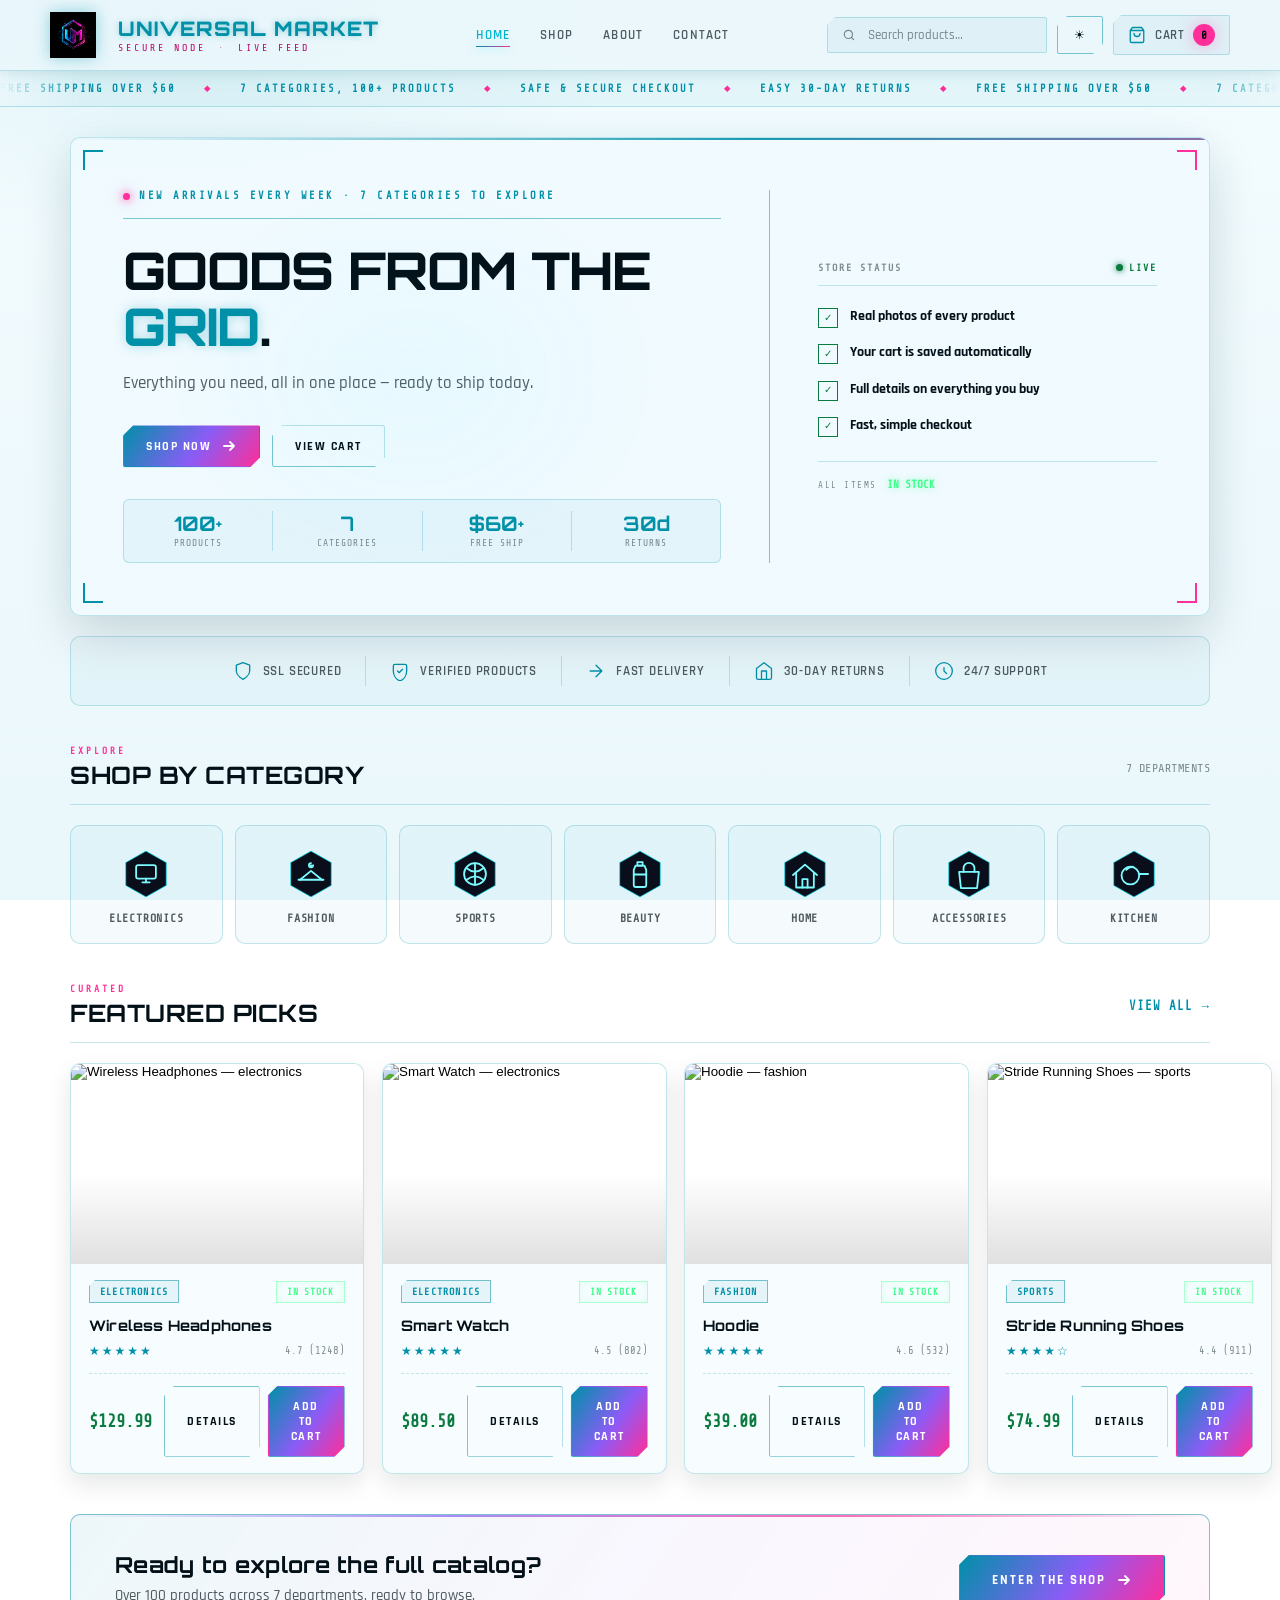
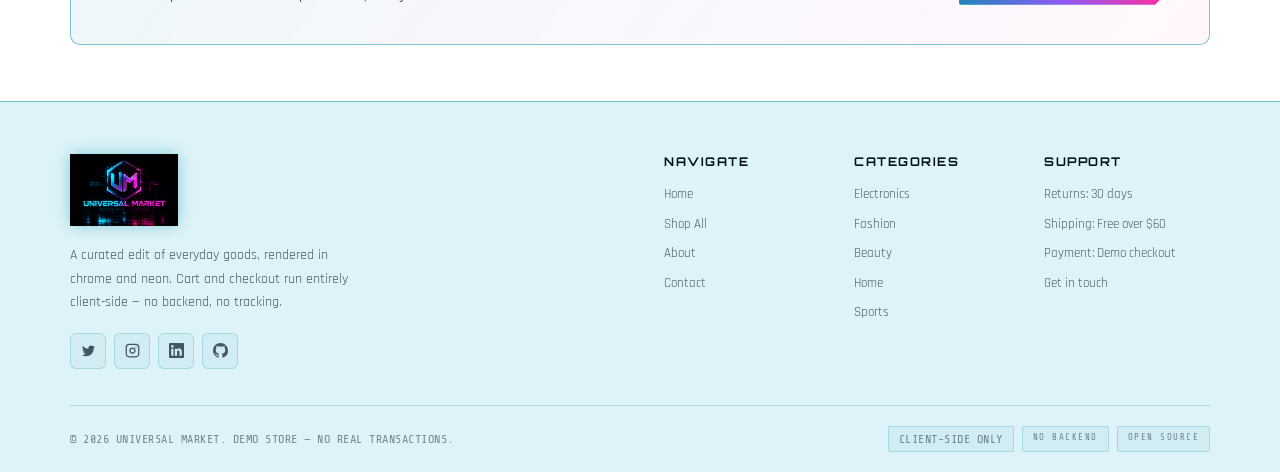
==== index.html @ e4963e16 "Initial commit" ====
<!doctype html>
<html lang="en">
<head>
  <meta charset="utf-8" />
  <meta name="viewport" content="width=device-width, initial-scale=1" />
  <title>Universal Market — The Grid Store</title>
  <meta name="description" content="A curated drop of electronics, fashion, beauty, home, kitchen, and accessories — scanned, tagged, and ready to ship." />
  <link rel="preconnect" href="https://fonts.googleapis.com" />
  <link rel="preconnect" href="https://fonts.gstatic.com" crossorigin />
  <link href="https://fonts.googleapis.com/css2?family=Orbitron:wght@500;700;800&family=Rajdhani:wght@400;500;600;700&family=Share+Tech+Mono&display=swap" rel="stylesheet" />
  <link rel="stylesheet" href="assets/styles.css" />
</head>
<body>
  <div class="um-shell">

    <div id="um-page-nav"></div>

    <!-- ── Marquee ticker ── -->
    <div class="um-ticker" aria-hidden="true">
      <div class="um-ticker-track">
        <span>FREE SHIPPING OVER $60</span>
        <span class="um-ticker-dot">◆</span>
        <span>7 CATEGORIES, 100+ PRODUCTS</span>
        <span class="um-ticker-dot">◆</span>
        <span>SAFE &amp; SECURE CHECKOUT</span>
        <span class="um-ticker-dot">◆</span>
        <span>EASY 30-DAY RETURNS</span>
        <span class="um-ticker-dot">◆</span>
        <span>FREE SHIPPING OVER $60</span>
        <span class="um-ticker-dot">◆</span>
        <span>7 CATEGORIES, 100+ PRODUCTS</span>
        <span class="um-ticker-dot">◆</span>
        <span>SAFE &amp; SECURE CHECKOUT</span>
        <span class="um-ticker-dot">◆</span>
        <span>EASY 30-DAY RETURNS</span>
        <span class="um-ticker-dot">◆</span>
      </div>
    </div>

    <main class="um-main" id="um-page-root" data-page="home">
      <div class="um-container">

        <!-- ── Hero ── -->
        <section class="um-hero" aria-label="Hero">
          <!-- Decorative corner brackets -->
          <div class="um-hero-corner um-hero-corner--tl"></div>
          <div class="um-hero-corner um-hero-corner--tr"></div>
          <div class="um-hero-corner um-hero-corner--bl"></div>
          <div class="um-hero-corner um-hero-corner--br"></div>

          <div class="um-hero-inner">
            <div class="um-hero-left">
              <span class="um-eyebrow"><i></i> New arrivals every week · 7 categories to explore</span>
              <h1>Goods from the <em>grid</em>.</h1>
              <p>Everything you need, all in one place — ready to ship today.</p>
              <div class="um-hero-cta">
                <a class="um-btn um-btn-primary" href="shop.html">
                  <span>Shop Now</span>
                  <svg width="16" height="16" viewBox="0 0 16 16" fill="none"><path d="M3 8h10M9 4l4 4-4 4" stroke="currentColor" stroke-width="1.8" stroke-linecap="round" stroke-linejoin="round"/></svg>
                </a>
                <a class="um-btn um-btn-ghost" href="cart.html">View cart</a>
              </div>

              <!-- Inline stats row -->
              <div class="um-hero-stats">
                <div class="um-hstat">
                  <span class="um-hstat-val">100<span class="um-hstat-plus">+</span></span>
                  <span class="um-hstat-lbl">Products</span>
                </div>
                <div class="um-hstat-divider"></div>
                <div class="um-hstat">
                  <span class="um-hstat-val">7</span>
                  <span class="um-hstat-lbl">Categories</span>
                </div>
                <div class="um-hstat-divider"></div>
                <div class="um-hstat">
                  <span class="um-hstat-val">$60<span class="um-hstat-plus">+</span></span>
                  <span class="um-hstat-lbl">Free ship</span>
                </div>
                <div class="um-hstat-divider"></div>
                <div class="um-hstat">
                  <span class="um-hstat-val">30d</span>
                  <span class="um-hstat-lbl">Returns</span>
                </div>
              </div>
            </div>

            <aside class="um-hero-right">
              <!-- HUD panel -->
              <div class="um-hud-panel">
                <div class="um-hud-header">
                  <span class="um-hud-title">STORE STATUS</span>
                  <span class="um-hud-live"><i></i> LIVE</span>
                </div>
                <ul class="um-hero-featurelist">
                  <li>
                    <span class="um-check">✓</span>
                    <div>
                      <strong>Real photos of every product</strong>
                    </div>
                  </li>
                  <li>
                    <span class="um-check">✓</span>
                    <div>
                      <strong>Your cart is saved automatically</strong>
                    </div>
                  </li>
                  <li>
                    <span class="um-check">✓</span>
                    <div>
                      <strong>Full details on everything you buy</strong>
                    </div>
                  </li>
                  <li>
                    <span class="um-check">✓</span>
                    <div>
                      <strong>Fast, simple checkout</strong>
                    </div>
                  </li>
                </ul>

                <div class="um-hud-footer">
                  <div class="um-hud-bar">
                    <span class="um-hud-bar-label">ALL ITEMS</span>
                    <span class="um-hud-bar-pct" style="color:var(--good);text-shadow:0 0 6px rgba(57,255,136,.5)">IN STOCK</span>
                  </div>
                </div>
              </div>
            </aside>
          </div>
        </section>

        <!-- ── Trust strip ── -->
        <div class="um-trust-strip">
          <div class="um-trust-item">
            <svg class="um-trust-ico" viewBox="0 0 24 24" fill="none"><path d="M12 22s8-4 8-10V5l-8-3-8 3v7c0 6 8 10 8 10z" stroke="currentColor" stroke-width="1.6" stroke-linejoin="round"/></svg>
            <span>SSL Secured</span>
          </div>
          <div class="um-trust-sep"></div>
          <div class="um-trust-item">
            <svg class="um-trust-ico" viewBox="0 0 24 24" fill="none"><path d="M20 12V6a2 2 0 0 0-2-2H6a2 2 0 0 0-2 2v6c0 5.52 3.47 10.38 8 12 4.53-1.62 8-6.48 8-12z" stroke="currentColor" stroke-width="1.6"/><path d="M9 12l2 2 4-4" stroke="currentColor" stroke-width="1.6" stroke-linecap="round" stroke-linejoin="round"/></svg>
            <span>Verified Products</span>
          </div>
          <div class="um-trust-sep"></div>
          <div class="um-trust-item">
            <svg class="um-trust-ico" viewBox="0 0 24 24" fill="none"><path d="M5 12h14M12 5l7 7-7 7" stroke="currentColor" stroke-width="1.6" stroke-linecap="round" stroke-linejoin="round"/></svg>
            <span>Fast Delivery</span>
          </div>
          <div class="um-trust-sep"></div>
          <div class="um-trust-item">
            <svg class="um-trust-ico" viewBox="0 0 24 24" fill="none"><path d="M3 9l9-7 9 7v11a2 2 0 0 1-2 2H5a2 2 0 0 1-2-2z" stroke="currentColor" stroke-width="1.6" stroke-linejoin="round"/><polyline points="9 22 9 12 15 12 15 22" stroke="currentColor" stroke-width="1.6" stroke-linejoin="round"/></svg>
            <span>30-Day Returns</span>
          </div>
          <div class="um-trust-sep"></div>
          <div class="um-trust-item">
            <svg class="um-trust-ico" viewBox="0 0 24 24" fill="none"><circle cx="12" cy="12" r="10" stroke="currentColor" stroke-width="1.6"/><path d="M12 8v4l3 3" stroke="currentColor" stroke-width="1.6" stroke-linecap="round"/></svg>
            <span>24/7 Support</span>
          </div>
        </div>

        <!-- ── Shop by category ── -->
        <div class="um-section-title">
          <div class="um-section-title-left">
            <span class="um-section-tag">EXPLORE</span>
            <h2>Shop by category</h2>
          </div>
          <span class="um-subtle">7 departments</span>
        </div>

        <section class="um-catrow" id="um-cat-row"></section>

        <!-- ── Featured picks ── -->
        <div class="um-section-title">
          <div class="um-section-title-left">
            <span class="um-section-tag">CURATED</span>
            <h2>Featured picks</h2>
          </div>
          <a class="um-view-all" href="shop.html">View all →</a>
        </div>

        <section class="um-grid-4" id="um-hero-grid"></section>

        <!-- ── Bottom CTA band ── -->
        <div class="um-cta-band">
          <div class="um-cta-band-inner">
            <div>
              <h3>Ready to explore the full catalog?</h3>
              <p>Over 100 products across 7 departments, ready to browse.</p>
            </div>
            <a class="um-btn um-btn-primary um-btn-lg" href="shop.html">
              <span>Enter the shop</span>
              <svg width="16" height="16" viewBox="0 0 16 16" fill="none"><path d="M3 8h10M9 4l4 4-4 4" stroke="currentColor" stroke-width="1.8" stroke-linecap="round" stroke-linejoin="round"/></svg>
            </a>
          </div>
        </div>

      </div>
    </main>

    <div id="um-page-footer"></div>
  </div>

  <div id="um-toast" class="um-toast" role="status" aria-live="polite"></div>

  <script src="https://cdnjs.cloudflare.com/ajax/libs/three.js/r128/three.min.js"></script>
  <script src="assets/cyber-bg.js"></script>
  <script src="assets/data.js"></script>
  <script src="assets/partials.js"></script>
  <script src="assets/app.js"></script>
</body>
</html>
---- assets/styles.css ----
/* ============================================================
   Universal Market — "Grid Runner" theme
   Cyber e-commerce: deep-space dark, cyan/magenta neon,
   HUD-style cards, glitch type, scanlines, 3D WebGL backdrop.
   ============================================================ */

:root{
  --bg:#05060B;
  --bg2:#0A0D1A;
  --bg3:#10142A;
  --panel: rgba(0,240,255,.04);
  --panel2: rgba(0,240,255,.08);
  --text:#E7FBFF;
  --muted: rgba(231,251,255,.66);
  --muted2: rgba(231,251,255,.44);

  --cyan:#00F0FF;
  --cyan-bright:#7CFBFF;
  --magenta:#FF2E9A;
  --purple:#8B5CF6;
  --good:#39FF88;
  --bad:#FF4D6D;

  --stroke: rgba(0,240,255,.16);
  --stroke-bright: rgba(0,240,255,.5);
  --shadow: 0 24px 60px rgba(0,0,0,.65);
  --shadow2: 0 10px 28px rgba(0,0,0,.55);
  --glow-cyan: 0 0 18px rgba(0,240,255,.4);
  --glow-magenta: 0 0 18px rgba(255,46,154,.35);
  --radius: 10px;
  --radius2: 6px;
  --max: 1180px;

  --font-display:'Orbitron', 'Rajdhani', sans-serif;
  --font-body:'Rajdhani', ui-sans-serif, system-ui, -apple-system, Segoe UI, Roboto, sans-serif;
  --font-mono:'Share Tech Mono', ui-monospace, SFMono-Regular, Menlo, monospace;
}

*{box-sizing:border-box}
html,body{height:100%}
body{
  margin:0;
  font-family: var(--font-body);
  font-weight:500;
  background: transparent;
  color:var(--text);
  -webkit-font-smoothing:antialiased;
  position:relative;
}

/* Fixed cinematic backdrop */
body::before{
  content:'';
  position:fixed; inset:0; z-index:-1; pointer-events:none;
  background:
    radial-gradient(900px 480px at 12% -6%, rgba(0,240,255,.10), transparent 60%),
    radial-gradient(820px 460px at 100% 6%, rgba(255,46,154,.08), transparent 55%),
    linear-gradient(180deg, #03040A 0%, #05060B 55%, #07091A 100%);
}
body::after{
  content:'';
  position:fixed; inset:0; z-index:60; pointer-events:none;
  background: repeating-linear-gradient(180deg, rgba(0,240,255,.025) 0px, rgba(0,240,255,.025) 1px, transparent 1px, transparent 3px);
  mix-blend-mode: overlay;
  opacity:.5;
}

#um-cyberbg{position:fixed; inset:0; z-index:-2; display:block; width:100%; height:100%}

a{color:inherit; text-decoration:none}
img{max-width:100%; display:block}
h1,h2,h3{font-family:var(--font-display); font-weight:700; text-transform:uppercase; letter-spacing:.5px}

::selection{background: var(--cyan); color:#03040A}

::-webkit-scrollbar{width:11px; height:11px}
::-webkit-scrollbar-track{background:var(--bg)}
::-webkit-scrollbar-thumb{background: var(--purple); border-radius:8px; border:2px solid var(--bg)}
::-webkit-scrollbar-thumb:hover{background: var(--cyan)}

a:focus-visible, button:focus-visible, input:focus-visible, select:focus-visible, textarea:focus-visible{
  outline: 2px solid var(--cyan);
  outline-offset: 2px;
}

@media (prefers-reduced-motion: reduce){
  *{animation-duration:.001ms !important; animation-iteration-count:1 !important; transition-duration:.001ms !important;}
}

/* Layout */
.um-shell{min-height:100vh; display:flex; flex-direction:column; position:relative; z-index:1}
.um-container{width:100%; max-width:var(--max); margin:0 auto; padding:0 20px}

/* Theme toggle: "Daylight terminal" variant */
:root{color-scheme: dark;}

:root[data-theme="light"]{
  --bg:#EAF7FB;
  --bg2:#F7FDFF;
  --bg3:#FFFFFF;
  --panel: rgba(0,140,160,.05);
  --panel2: rgba(0,140,160,.08);
  --text:#031018;
  --muted: rgba(3,16,24,.68);
  --muted2: rgba(3,16,24,.48);
  --cyan:#0090A8;
  --cyan-bright:#00B6CF;
  --stroke: rgba(0,144,168,.22);
  --stroke-bright: rgba(0,144,168,.5);
  --shadow: 0 20px 50px rgba(3,16,24,.14);
  --shadow2: 0 10px 24px rgba(3,16,24,.10);
  color-scheme: light;
}
:root[data-theme="light"] body::before{
  background:
    radial-gradient(900px 480px at 12% -6%, rgba(0,144,168,.10), transparent 60%),
    linear-gradient(180deg, #F4FCFF 0%, #EAF7FB 100%);
}
:root[data-theme="light"] body::after{ opacity:.18 }
:root[data-theme="light"] #um-cyberbg{opacity:.35}

:root[data-theme="light"] .um-nav,
:root[data-theme="light"] .um-hero,
:root[data-theme="light"] .um-card,
:root[data-theme="light"] .um-product-media,
:root[data-theme="light"] .um-product-info,
:root[data-theme="light"] .um-cardPanel,
:root[data-theme="light"] .um-totalBox{
  background: var(--bg2);
  border-color: var(--stroke);
}

/* ── Light mode: component-level fixes ── */

/* Footer: override the hardcoded dark background */
:root[data-theme="light"] .um-footer{
  background: rgba(220,242,248,.92);
  border-top-color: var(--stroke-bright);
}
:root[data-theme="light"] .um-footer-top{
  border-bottom-color: var(--stroke);
}
:root[data-theme="light"] .um-footer-bottom span:first-child{
  color: var(--muted2);
}
:root[data-theme="light"] .um-footer-badge{
  background: rgba(0,144,168,.06);
  border-color: var(--stroke);
  color: var(--muted2);
}
:root[data-theme="light"] .um-social-btn{
  background: rgba(0,144,168,.06);
  border-color: var(--stroke);
  color: var(--muted);
}
:root[data-theme="light"] .um-social-btn:hover{
  background: rgba(0,144,168,.12);
  border-color: var(--stroke-bright);
  color: var(--cyan);
  box-shadow: 0 0 12px rgba(0,144,168,.25);
}
:root[data-theme="light"] .um-footer-col a:hover{
  color: var(--cyan);
  text-shadow: none;
}

/* Hero panel */
:root[data-theme="light"] .um-hero{
  background: rgba(240,251,255,.80);
}
:root[data-theme="light"] .um-hero h1{
  text-shadow: none;
}
:root[data-theme="light"] .um-hero h1 em{
  color: var(--cyan);
  text-shadow: 0 0 12px rgba(0,144,168,.3);
}
:root[data-theme="light"] .um-eyebrow{
  color: var(--cyan);
  text-shadow: none;
  border-bottom-color: var(--stroke-bright);
}
:root[data-theme="light"] .um-hud-live{
  text-shadow: none;
}
:root[data-theme="light"] .um-hud-bar-pct{
  text-shadow: none;
}

/* Stats row */
:root[data-theme="light"] .um-hero-stats{
  background: rgba(0,144,168,.05);
  border-color: var(--stroke);
}
:root[data-theme="light"] .um-hstat-val{
  text-shadow: none;
  color: var(--cyan);
}

/* Cards */
:root[data-theme="light"] .um-card-img::after{
  background: linear-gradient(180deg, transparent 55%, rgba(0,0,0,.12));
}
:root[data-theme="light"] .um-card:hover .um-card-title{
  color: var(--cyan);
  text-shadow: none;
}
:root[data-theme="light"] .um-pill{
  background: rgba(0,144,168,.08);
  color: var(--cyan);
  border-color: var(--stroke-bright);
}
:root[data-theme="light"] .um-stars{
  color: var(--cyan);
  text-shadow: none;
}
:root[data-theme="light"] .um-price{
  text-shadow: none;
  color: #0a7a3e;
}
:root[data-theme="light"] .um-priceBig{
  color: #0a7a3e;
  text-shadow: none;
}
:root[data-theme="light"] .um-cartPrice{
  color: #0a7a3e;
  text-shadow: none;
}
:root[data-theme="light"] .um-checkRight{
  color: #0a7a3e;
  text-shadow: none;
}
:root[data-theme="light"] .um-check{
  border-color: #0a7a3e;
  color: #0a7a3e;
  box-shadow: none;
}
:root[data-theme="light"] .um-hud-live{
  color: #0a7a3e;
}
:root[data-theme="light"] .um-hud-live i{
  background: #0a7a3e;
  box-shadow: 0 0 6px #0a7a3e;
}

/* Trust strip */
:root[data-theme="light"] .um-trust-strip{
  background: rgba(0,144,168,.04);
  border-color: var(--stroke);
}
:root[data-theme="light"] .um-trust-ico{
  filter: none;
  color: var(--cyan);
}
:root[data-theme="light"] .um-trust-item:hover{ color: var(--cyan); }

/* Category items */
:root[data-theme="light"] .um-catitem{
  background: rgba(0,144,168,.04);
}
:root[data-theme="light"] .um-catitem:hover{
  background: rgba(0,144,168,.10);
  box-shadow: 0 4px 20px rgba(0,144,168,.18);
}
:root[data-theme="light"] .um-catitem img{
  filter: none;
}
:root[data-theme="light"] .um-catitem:hover span{
  color: var(--cyan);
  text-shadow: none;
}

/* CTA band */
:root[data-theme="light"] .um-cta-band{
  background: linear-gradient(125deg, rgba(0,144,168,.07), rgba(139,92,246,.05), rgba(255,46,154,.04));
}

/* Ticker */
:root[data-theme="light"] .um-ticker-track{
  text-shadow: none;
  color: var(--cyan);
}
:root[data-theme="light"] .um-ticker-dot{
  text-shadow: none;
}
:root[data-theme="light"] .um-ticker::before{
  background: linear-gradient(90deg, var(--bg), transparent);
}
:root[data-theme="light"] .um-ticker::after{
  background: linear-gradient(-90deg, var(--bg), transparent);
}

/* Section tags */
:root[data-theme="light"] .um-section-tag{
  text-shadow: none;
}

/* Buttons */
:root[data-theme="light"] .um-btn{
  border-color: var(--stroke-bright);
  background: rgba(0,144,168,.05);
}
:root[data-theme="light"] .um-btn:hover{
  border-color: var(--cyan);
  box-shadow: 0 0 14px rgba(0,144,168,.3);
  text-shadow: none;
  background: rgba(0,144,168,.10);
}
:root[data-theme="light"] .um-btn-primary{
  background: linear-gradient(125deg, var(--cyan) 0%, var(--purple) 55%, var(--magenta) 100%);
  color: #fff;
  text-shadow: none;
  border-color: transparent;
  box-shadow: 0 6px 22px rgba(0,144,168,.3);
}
:root[data-theme="light"] .um-btn-primary:hover{
  filter: brightness(1.08);
  box-shadow: 0 10px 28px rgba(0,144,168,.45);
}
:root[data-theme="light"] .um-btn-ghost{
  background: transparent;
}
:root[data-theme="light"] .um-btn-ghost:hover{
  background: rgba(0,144,168,.08);
}

/* Nav */
:root[data-theme="light"] .um-nav{
  box-shadow: 0 1px 20px rgba(0,144,168,.1), 0 2px 12px rgba(0,0,0,.06);
}
:root[data-theme="light"] .um-cart{
  background: rgba(0,144,168,.05);
}
:root[data-theme="light"] .um-cart:hover{
  background: rgba(0,144,168,.12);
  box-shadow: 0 0 14px rgba(0,144,168,.22);
}
:root[data-theme="light"] .um-cart-ico{
  filter: none;
  color: var(--cyan);
}
:root[data-theme="light"] .um-search:focus-within{
  box-shadow: 0 0 12px rgba(0,144,168,.25);
}
:root[data-theme="light"] .um-chip:hover{
  box-shadow: 0 0 12px rgba(0,144,168,.2);
}
:root[data-theme="light"] .um-chip.active{
  color: #fff;
}

/* Form inputs */
:root[data-theme="light"] .um-checkoutForm input,
:root[data-theme="light"] .um-checkoutForm textarea,
:root[data-theme="light"] .um-checkoutForm select{
  background: rgba(255,255,255,.8);
  border-color: var(--stroke);
}
:root[data-theme="light"] .um-checkoutForm input:focus,
:root[data-theme="light"] .um-checkoutForm textarea:focus,
:root[data-theme="light"] .um-checkoutForm select:focus{
  border-color: var(--cyan);
  box-shadow: 0 0 10px rgba(0,144,168,.2);
}

/* Scrollbar */
:root[data-theme="light"] ::-webkit-scrollbar-track{ background: var(--bg2); }
:root[data-theme="light"] ::-webkit-scrollbar-thumb{ background: var(--cyan); border-color: var(--bg2); }

/* View-all link */
:root[data-theme="light"] .um-view-all{ color: var(--cyan); }
:root[data-theme="light"] .um-view-all:hover{ text-shadow: none; color: var(--cyan-bright); }

/* Toast */
:root[data-theme="light"] .um-toast{
  background: var(--bg3);
  border-color: var(--stroke-bright);
  box-shadow: var(--shadow), 0 0 14px rgba(0,144,168,.2);
}

/* Card panel & total box */
:root[data-theme="light"] .um-cardPanel,
:root[data-theme="light"] .um-totalBox{
  background: var(--bg2);
}

/* Product note dashed border */
:root[data-theme="light"] .um-product-note{
  border-color: var(--stroke-bright);
}

/* Empty state */
:root[data-theme="light"] .um-empty{
  border-color: var(--stroke-bright);
}

/* ============ Glitch type ============ */
.um-glitch{position:relative; display:inline-block}
.um-glitch::before, .um-glitch::after{
  content: attr(data-text);
  position:absolute; left:0; top:0; width:100%; height:100%;
  opacity:0;
}
.um-glitch::before{ color: var(--magenta); animation: glitchTop 7s infinite; }
.um-glitch::after{ color: var(--cyan); animation: glitchBot 7s infinite; }

@keyframes glitchTop{
  0%, 92%, 100%{ opacity:0; transform:translate(0,0); clip-path:inset(0 0 0 0)}
  93%{ opacity:.8; transform:translate(-3px,-1px); clip-path:inset(10% 0 60% 0)}
  94%{ opacity:.8; transform:translate(3px,1px); clip-path:inset(50% 0 10% 0)}
  95%{ opacity:0; }
}
@keyframes glitchBot{
  0%, 90%, 100%{ opacity:0; transform:translate(0,0); clip-path:inset(0 0 0 0)}
  91%{ opacity:.8; transform:translate(3px,1px); clip-path:inset(60% 0 5% 0)}
  92%{ opacity:.8; transform:translate(-3px,-1px); clip-path:inset(5% 0 70% 0)}
  93%{ opacity:0; }
}

/* ============ Marquee ticker ============ */
.um-ticker{
  background: linear-gradient(90deg, rgba(0,240,255,.06), rgba(255,46,154,.04), rgba(0,240,255,.06));
  border-bottom: 1px solid var(--stroke);
  overflow: hidden;
  height: 36px;
  display: flex;
  align-items: center;
  position: relative;
  z-index: 49;
}
.um-ticker::before, .um-ticker::after{
  content: '';
  position: absolute;
  top: 0; bottom: 0;
  width: 80px;
  z-index: 2;
  pointer-events: none;
}
.um-ticker::before{ left: 0; background: linear-gradient(90deg, var(--bg), transparent); }
.um-ticker::after{ right: 0; background: linear-gradient(-90deg, var(--bg), transparent); }
.um-ticker-track{
  display: flex;
  gap: 28px;
  white-space: nowrap;
  align-items: center;
  animation: marquee 28s linear infinite;
  font-size: 10.5px;
  font-family: var(--font-mono);
  font-weight: 600;
  letter-spacing: 2px;
  color: var(--cyan-bright);
  text-transform: uppercase;
  text-shadow: 0 0 8px rgba(0,240,255,.45);
}
.um-ticker-dot{
  color: var(--magenta);
  text-shadow: 0 0 8px rgba(255,46,154,.6);
  font-size: 8px;
}
@keyframes marquee{
  from{ transform: translateX(0); }
  to{ transform: translateX(-50%); }
}
:root[data-theme="light"] .um-ticker{
  background: rgba(0,144,168,.06);
}

/* ============ Top nav ============ */
.um-nav{
  position:sticky; top:0; z-index:50;
  background: rgba(5,6,11,.85);
  backdrop-filter: blur(14px) saturate(1.4);
  -webkit-backdrop-filter: blur(14px) saturate(1.4);
  border-bottom: 1px solid var(--stroke-bright);
  box-shadow: 0 1px 30px rgba(0,240,255,.1), 0 4px 24px rgba(0,0,0,.5);
}
:root[data-theme="light"] .um-nav{ background: rgba(234,247,251,.9); }

.um-nav-inner{display:flex; align-items:center; justify-content:space-between; gap:16px; padding:12px 0}

.um-brand{display:flex; align-items:center; gap:12px; min-width:max-content}
.um-logo{
  width:42px; height:42px;
  clip-path: polygon(50% 0%, 100% 25%, 100% 75%, 50% 100%, 0% 75%, 0% 25%);
  background: var(--bg3);
  box-shadow: inset 0 0 0 1.5px var(--cyan), 0 0 16px rgba(0,240,255,.5);
  display:flex; align-items:center; justify-content:center;
  transition: box-shadow .3s ease;
}
.um-logo:hover{
  box-shadow: inset 0 0 0 1.5px var(--cyan), 0 0 28px rgba(0,240,255,.75);
}
.um-logo span{
  font-family: var(--font-display); font-weight:700;
  letter-spacing:.5px; color:var(--cyan-bright); font-size:13px;
  text-shadow: 0 0 8px rgba(0,240,255,.8);
}
.um-brand-text{display:flex; flex-direction:column; line-height:1.1}
.um-brand-text b{font-family:var(--font-display); font-weight:700; font-size:16px; letter-spacing:.5px; text-transform:uppercase}
.um-brand-text small{
  color:var(--magenta); font-size:10px; font-family:var(--font-mono);
  text-transform:uppercase; letter-spacing:1.8px;
}

.um-nav-links{display:flex; align-items:center; gap:2px}
.um-nav-links .um-navlink{
  position:relative;
  padding:9px 14px;
  color:var(--muted);
  font-weight:600;
  font-size:12.5px;
  text-transform:uppercase;
  letter-spacing:1.2px;
  font-family: var(--font-body);
  transition: color .2s;
  border-radius: 4px;
}
.um-nav-links .um-navlink::after{
  content:'';
  position:absolute; left:14px; right:14px; bottom:5px;
  height:1.5px; background: linear-gradient(90deg, var(--cyan), var(--magenta));
  box-shadow: 0 0 8px rgba(0,240,255,.7);
  transform: scaleX(0); transform-origin:left;
  transition: transform .3s cubic-bezier(.4,0,.2,1);
}
.um-nav-links .um-navlink:hover{color:var(--text)}
.um-nav-links .um-navlink:hover::after{transform: scaleX(1)}
.um-nav-links .um-navlink--active{color:var(--cyan-bright)}
.um-nav-links .um-navlink--active::after{transform: scaleX(1)}

.um-nav-right{display:flex; align-items:center; gap:10px}

.um-search{
  display:flex; align-items:center; gap:10px;
  border:1px solid var(--stroke);
  background: var(--panel);
  border-radius:2px;
  padding:8px 14px;
  min-width: 220px;
  transition: border-color .2s, box-shadow .2s;
  clip-path: polygon(8px 0, 100% 0, 100% 100%, 0 100%, 0 8px);
}
.um-search:focus-within{border-color: var(--stroke-bright); box-shadow: var(--glow-cyan)}
.um-search svg{ color: var(--muted2); flex-shrink:0; }
.um-search input{
  width:100%; border:0; outline:0; background:transparent; color:var(--text);
  font-weight:500; font-size:13px; font-family:var(--font-body);
}
.um-search input::placeholder{color: var(--muted2)}

.um-cart{
  display:flex; align-items:center; gap:9px;
  border:1px solid var(--stroke);
  background: var(--panel);
  border-radius:2px;
  padding:8px 14px;
  transition: border-color .2s, box-shadow .2s;
  clip-path: polygon(8px 0, 100% 0, 100% 100%, 0 100%, 0 8px);
}
.um-cart:hover{border-color: var(--stroke-bright); box-shadow: var(--glow-cyan); background: rgba(0,240,255,.08); color: var(--cyan-bright);}
.um-cart-ico{color: var(--cyan-bright); filter:drop-shadow(0 0 5px rgba(0,240,255,.5)); transition: filter .2s;}
.um-cart:hover .um-cart-ico{ filter:drop-shadow(0 0 10px rgba(0,240,255,.85)); }
.um-cart .um-cart-label{font-weight:600; font-size:12.5px; color:var(--muted); font-family:var(--font-body); text-transform:uppercase; letter-spacing:.5px; transition:color .2s;}
.um-cart:hover .um-cart-label{color:var(--cyan-bright);}
.um-badge{
  min-width:22px; height:22px; border-radius:11px; padding:0 5px;
  display:flex; align-items:center; justify-content:center;
  background: var(--magenta);
  color:#05060B;
  font-weight:700; font-size:11px; font-family:var(--font-mono);
  box-shadow: var(--glow-magenta);
}
.um-btn-icon{
  width:38px; height:38px; padding:0;
  display:flex; align-items:center; justify-content:center;
  font-size:16px;
  clip-path: none;
  border-radius: 4px;
}

/* ============ Hero ============ */
.um-main{padding:30px 0 56px}

.um-hero{
  border:1px solid var(--stroke-bright);
  background: rgba(10,13,26,.6);
  backdrop-filter: blur(10px);
  border-radius: var(--radius);
  box-shadow: var(--shadow), 0 0 60px rgba(0,240,255,.05);
  overflow:hidden;
  position:relative;
  margin-bottom: 20px;
}
.um-hero::before{
  content:''; position:absolute; left:0; top:0; width:100%; height:2px;
  background: linear-gradient(90deg, transparent 0%, var(--cyan) 30%, var(--magenta) 70%, transparent 100%);
  opacity:.9;
}
/* Ambient glow pulse */
.um-hero::after{
  content:''; position:absolute; top:50%; left:30%;
  width:500px; height:400px;
  background: radial-gradient(ellipse, rgba(0,240,255,.04), transparent 70%);
  transform:translate(-50%,-50%);
  pointer-events:none;
  animation: heroPulse 4s ease-in-out infinite;
}
@keyframes heroPulse{
  0%, 100%{ opacity:.6; transform:translate(-50%,-50%) scale(1); }
  50%{ opacity:1; transform:translate(-50%,-50%) scale(1.1); }
}

/* Corner bracket decorations */
.um-hero-corner{
  position:absolute; width:20px; height:20px; pointer-events:none; z-index:2;
}
.um-hero-corner--tl{ top:12px; left:12px; border-top:2px solid var(--cyan); border-left:2px solid var(--cyan); }
.um-hero-corner--tr{ top:12px; right:12px; border-top:2px solid var(--magenta); border-right:2px solid var(--magenta); }
.um-hero-corner--bl{ bottom:12px; left:12px; border-bottom:2px solid var(--cyan); border-left:2px solid var(--cyan); }
.um-hero-corner--br{ bottom:12px; right:12px; border-bottom:2px solid var(--magenta); border-right:2px solid var(--magenta); }

.um-hero-inner{display:grid; grid-template-columns: 1.25fr .75fr; gap:0; padding:52px 52px 52px}
.um-hero-left{padding:0 48px 0 0; display:flex; flex-direction:column; justify-content:center;}
.um-eyebrow{
  display:inline-flex;
  gap:9px;
  align-items:center;
  padding:0 0 16px 0;
  border-bottom:1px solid var(--stroke-bright);
  color:var(--cyan-bright);
  font-weight:600;
  font-size:10.5px;
  font-family:var(--font-mono);
  text-transform:uppercase;
  letter-spacing:2.5px;
  text-shadow: 0 0 10px rgba(0,240,255,.55);
  animation: fadeUp .5s ease-out both;
  margin-bottom:4px;
}
.um-eyebrow i{
  width:7px; height:7px; border-radius:50%;
  background: var(--magenta);
  box-shadow: 0 0 10px var(--magenta), 0 0 20px rgba(255,46,154,.4);
  display:inline-block;
  animation: blink 1.6s ease-in-out infinite;
}
.um-hero h1{
  margin:20px 0 16px;
  font-family: var(--font-display);
  font-weight:800;
  font-size:52px;
  line-height:1.07;
  letter-spacing:-1px;
  color:var(--text);
  text-shadow: 0 0 40px rgba(0,240,255,.15);
  animation: fadeUp .55s ease-out .05s both;
}
.um-hero h1 em{
  font-style:normal; color: var(--cyan-bright);
  text-shadow: 0 0 24px rgba(0,240,255,.75), 0 0 60px rgba(0,240,255,.3);
}
.um-hero p{
  margin:0 0 28px;
  color:var(--muted);
  font-size:16.5px;
  line-height:1.65;
  max-width: 50ch;
  animation: fadeUp .55s ease-out .1s both;
}
.um-hero-cta{
  display:flex;
  gap:12px;
  flex-wrap:wrap;
  animation: fadeUp .55s ease-out .15s both;
  margin-bottom: 32px;
}

/* Inline stats row in hero */
.um-hero-stats{
  display:flex;
  align-items:center;
  gap:0;
  border:1px solid var(--stroke);
  border-radius: var(--radius2);
  background: var(--panel);
  overflow: hidden;
  animation: fadeUp .55s ease-out .2s both;
}
.um-hstat{
  flex:1;
  display:flex; flex-direction:column; align-items:center; justify-content:center;
  padding:14px 10px;
  text-align:center;
}
.um-hstat-val{
  font-family:var(--font-display);
  font-weight:700;
  font-size:20px;
  color:var(--cyan-bright);
  text-shadow:0 0 10px rgba(0,240,255,.5);
  line-height:1;
}
.um-hstat-plus{font-size:13px; vertical-align:top; margin-top:3px; display:inline-block}
.um-hstat-lbl{
  font-family:var(--font-mono);
  font-size:9.5px;
  color:var(--muted2);
  text-transform:uppercase;
  letter-spacing:1px;
  margin-top:4px;
}
.um-hstat-divider{
  width:1px; height:40px; background: var(--stroke); flex-shrink:0;
}

/* HUD right panel */
.um-hero-right{
  border-left: 1px solid var(--stroke-bright);
  padding-left:48px;
  display:flex; flex-direction:column; gap:0; justify-content:center;
}
.um-hud-panel{
  display:flex; flex-direction:column; gap:20px;
}
.um-hud-header{
  display:flex; align-items:center; justify-content:space-between;
  padding-bottom:12px;
  border-bottom:1px solid var(--stroke);
}
.um-hud-title{
  font-family:var(--font-mono); font-size:10px; font-weight:600;
  letter-spacing:2px; text-transform:uppercase; color:var(--muted2);
}
.um-hud-live{
  display:flex; align-items:center; gap:6px;
  font-family:var(--font-mono); font-size:10px; font-weight:600;
  letter-spacing:2px; text-transform:uppercase; color:var(--good);
  text-shadow: 0 0 8px rgba(57,255,136,.5);
}
.um-hud-live i{
  width:7px; height:7px; border-radius:50%;
  background:var(--good); box-shadow:0 0 8px var(--good);
  display:inline-block; animation:blink 1.4s ease-in-out infinite;
}

.um-hero-featurelist{margin:0; padding:0; list-style:none; display:flex; flex-direction:column; gap:14px}
.um-hero-featurelist li{display:flex; gap:12px; align-items:flex-start; color:var(--muted); font-weight:500; font-size:13.5px; line-height:1.5}
.um-hero-featurelist li strong{display:block; color:var(--text); font-size:13.5px; font-weight:700; margin-bottom:2px}
.um-hero-featurelist li small{font-size:11.5px; font-family:var(--font-mono); color:var(--muted2); text-transform:uppercase; letter-spacing:.5px}
.um-check{
  width:20px; height:20px; flex-shrink:0; margin-top:2px;
  background: transparent;
  border: 1.5px solid var(--good);
  display:flex; align-items:center; justify-content:center;
  color: var(--good);
  font-weight:700;
  font-size:10px;
  box-shadow: 0 0 10px rgba(57,255,136,.35);
}

.um-hud-footer{margin-top:4px; padding-top:16px; border-top:1px solid var(--stroke)}
.um-hud-bar{display:flex; align-items:center; gap:10px}
.um-hud-bar-label{
  font-family:var(--font-mono); font-size:9px; letter-spacing:1.5px;
  text-transform:uppercase; color:var(--muted2); white-space:nowrap;
}
.um-hud-bar-track{
  flex:1; height:4px; background:var(--panel2); border-radius:2px; overflow:hidden;
}
.um-hud-bar-fill{
  height:100%; width:98%; background:linear-gradient(90deg, var(--cyan), var(--good));
  border-radius:2px; box-shadow:0 0 8px rgba(0,240,255,.6);
  animation: barFill 1.6s ease-out .4s both;
  transform-origin: left;
}
@keyframes barFill{
  from{ transform:scaleX(0); }
  to{ transform:scaleX(1); }
}
.um-hud-bar-pct{font-family:var(--font-mono); font-size:11px; color:var(--good); font-weight:700; text-shadow:0 0 6px rgba(57,255,136,.5)}

/* ============ Buttons ============ */
.um-btn{
  border:1px solid var(--stroke-bright);
  background: var(--panel);
  color:var(--text);
  padding:12px 22px;
  border-radius: 2px;
  font-weight:700;
  font-size:12px;
  text-transform:uppercase;
  letter-spacing:1.5px;
  cursor:pointer;
  transition: all .22s ease;
  display:inline-flex;
  align-items:center;
  justify-content:center;
  gap:10px;
  font-family: var(--font-body);
  clip-path: polygon(10px 0, 100% 0, 100% calc(100% - 10px), calc(100% - 10px) 100%, 0 100%, 0 10px);
}
.um-btn:hover{
  border-color: var(--cyan);
  box-shadow: var(--glow-cyan);
  text-shadow: 0 0 8px rgba(0,240,255,.6);
}
.um-btn-primary{
  background: linear-gradient(125deg, var(--cyan) 0%, var(--purple) 55%, var(--magenta) 100%);
  border-color: transparent;
  color:#03040A;
  box-shadow: 0 8px 30px rgba(0,240,255,.25), 0 2px 8px rgba(0,0,0,.4);
  text-shadow:none;
}
.um-btn-primary:hover{
  filter:brightness(1.1) saturate(1.15);
  box-shadow: 0 12px 36px rgba(0,240,255,.4), 0 4px 12px rgba(0,0,0,.4);
  transform: translateY(-1px);
}
.um-btn-ghost{background: transparent}
.um-btn:disabled{opacity:.5; cursor:not-allowed}
.um-btn-lg{padding:16px 32px; font-size:13px; letter-spacing:2px}

/* Ghost button: subtle fill on hover instead of just a border glow */
.um-btn-ghost:hover{
  background: rgba(0,240,255,.07);
  color: var(--cyan-bright);
}

/* ============ Trust strip ============ */
.um-trust-strip{
  display:flex;
  align-items:center;
  justify-content:center;
  gap:0;
  border:1px solid var(--stroke);
  border-radius: var(--radius);
  background: var(--panel);
  padding:16px 24px;
  margin-bottom:40px;
  overflow:hidden;
  flex-wrap:wrap;
}
.um-trust-item{
  display:flex; align-items:center; gap:10px;
  padding:8px 24px;
  color:var(--muted);
  font-size:12.5px;
  font-weight:600;
  font-family:var(--font-body);
  text-transform:uppercase;
  letter-spacing:.8px;
  transition: color .2s;
  white-space:nowrap;
}
.um-trust-item:hover{ color:var(--text) }
.um-trust-ico{
  width:20px; height:20px; flex-shrink:0;
  color: var(--cyan-bright);
  filter: drop-shadow(0 0 5px rgba(0,240,255,.45));
}
.um-trust-sep{
  width:1px; height:30px;
  background: var(--stroke); flex-shrink:0;
}

/* ============ Section titles ============ */
.um-section-title{
  display:flex;
  align-items:center;
  justify-content:space-between;
  gap:12px;
  margin:0 0 20px;
  padding-bottom:14px;
  border-bottom: 1px solid var(--stroke);
}
.um-section-title-left{display:flex; flex-direction:column; gap:4px}
.um-section-tag{
  font-family:var(--font-mono); font-size:9.5px; font-weight:600;
  letter-spacing:3px; text-transform:uppercase; color:var(--magenta);
  text-shadow:0 0 8px rgba(255,46,154,.4);
}
.um-section-title h2{
  margin:0;
  font-size:24px;
  letter-spacing:.5px;
  font-weight:700;
  color:var(--text);
}
.um-subtle{color:var(--muted2); font-weight:500; font-size:12px; font-family:var(--font-mono); text-transform:uppercase; letter-spacing:.5px}
.um-view-all{
  color:var(--cyan-bright); font-size:12.5px; font-weight:700;
  font-family:var(--font-mono); text-transform:uppercase; letter-spacing:1px;
  transition:text-shadow .2s;
}
.um-view-all:hover{text-shadow:0 0 10px rgba(0,240,255,.6)}

/* ============ Category row ============ */
.um-catrow{
  display:grid;
  grid-template-columns: repeat(auto-fit, minmax(130px,1fr));
  gap:12px;
  margin-bottom:40px;
}
.um-catitem{
  display:flex; flex-direction:column; align-items:center; gap:12px;
  padding:22px 10px 18px;
  border:1px solid var(--stroke);
  border-radius: var(--radius);
  background: var(--panel);
  transition: border-color .25s, box-shadow .25s, transform .25s, background .25s;
  text-align:center;
  position:relative; overflow:hidden;
}
.um-catitem::before{
  content:''; position:absolute; inset:0;
  background:linear-gradient(135deg, rgba(0,240,255,.04), transparent);
  opacity:0; transition:opacity .25s;
}
.um-catitem:hover{
  border-color:var(--stroke-bright);
  box-shadow: var(--glow-cyan), inset 0 0 30px rgba(0,240,255,.03);
  transform:translateY(-4px);
  background: rgba(0,240,255,.06);
}
.um-catitem:hover::before{ opacity:1 }
.um-catitem img{width:52px; height:52px; transition:transform .3s ease; filter:drop-shadow(0 0 8px rgba(0,240,255,.3))}
.um-catitem:hover img{transform:scale(1.1) rotate(-2deg)}
.um-catitem span{font-size:11.5px; font-weight:600; text-transform:uppercase; letter-spacing:.8px; color:var(--muted); font-family:var(--font-mono); transition:color .25s}
.um-catitem:hover span{color:var(--cyan-bright); text-shadow:0 0 8px rgba(0,240,255,.4)}

/* ============ Cards ============ */
.um-grid-3{display:grid; grid-template-columns: repeat(3, 1fr); gap:18px}
.um-grid-4{display:grid; grid-template-columns: repeat(4, 1fr); gap:18px; margin-bottom:40px}

.um-card{
  border:1px solid var(--stroke);
  background: var(--bg2);
  border-radius: var(--radius);
  overflow:visible;
  box-shadow: var(--shadow2);
  transition: border-color .3s ease, box-shadow .3s ease, transform .12s ease-out;
  position: relative;
  transform-style: preserve-3d;
  will-change: transform;
}
.um-card::before, .um-card::after{
  content:''; position:absolute; width:18px; height:18px; pointer-events:none;
  opacity:0; transition:opacity .25s ease;
}
.um-card::before{ top:-1px; left:-1px; border-top:2px solid var(--cyan); border-left:2px solid var(--cyan); border-radius:2px 0 0 0; }
.um-card::after{ bottom:-1px; right:-1px; border-bottom:2px solid var(--magenta); border-right:2px solid var(--magenta); border-radius:0 0 2px 0; }
.um-card:hover{
  border-color: var(--stroke-bright);
  box-shadow: var(--shadow), var(--glow-cyan);
}
.um-card:hover::before, .um-card:hover::after{ opacity:1 }
.um-card:hover .um-card-img img{transform: scale(1.05)}
.um-card:hover .um-card-title{color: var(--cyan-bright); text-shadow:0 0 10px rgba(0,240,255,.35)}

.um-card-media{padding:0; border:0; width:100%; text-align:left; cursor:pointer; background:var(--bg3); overflow:hidden; border-radius: var(--radius) var(--radius) 0 0; display:block}
.um-card-img{
  height:200px;
  position:relative;
  background: #0a0d1a;
  display:flex;
  align-items:center;
  justify-content:center;
  overflow: hidden;
}

/* Blurred ambient background — same image, blurred + darkened behind the contained product */
.um-card-img-bg{
  position:absolute; inset:-12px;
  background-size:cover;
  background-position:center;
  filter: blur(18px) brightness(0.45) saturate(1.3);
  transform: scale(1.08);
  z-index:0;
  pointer-events:none;
}
.um-card-img::after{
  content:'';
  position:absolute; inset:0;
  background: linear-gradient(180deg, transparent 50%, rgba(0,0,0,.45));
  pointer-events:none;
}
.um-card-img::before{
  content:'';
  position:absolute; left:0; right:0; top:-100%; height:45%;
  background: linear-gradient(180deg, transparent, rgba(0,240,255,.2), transparent);
  transition: top .65s ease;
  pointer-events:none; z-index:2;
}
.um-card:hover .um-card-img::before{ top:130% }
.um-card-img img{
  position: relative;
  z-index: 1;
  width:100%;
  height:100%;
  object-fit: contain;
  object-position: center;
  transition: transform .5s ease;
}

/* Graceful fallback when an image fails to load */
.um-card-img[data-empty='1']{
  background: var(--bg3);
}
.um-card-img[data-empty='1']::before{
  content: '';
  display: none;
}
.um-card-img[data-empty='1']::after{
  content: '';
  position: absolute; inset: 0;
  background:
    var(--bg3)
    url("data:image/svg+xml,%3Csvg xmlns='http://www.w3.org/2000/svg' width='48' height='48' fill='none' viewBox='0 0 24 24'%3E%3Crect x='3' y='3' width='18' height='18' rx='2' stroke='%2300F0FF' stroke-width='1.2' stroke-opacity='.3'/%3E%3Ccircle cx='8.5' cy='8.5' r='1.5' fill='%2300F0FF' fill-opacity='.3'/%3E%3Cpath d='M21 15l-5-5L5 21' stroke='%2300F0FF' stroke-width='1.2' stroke-opacity='.3' stroke-linecap='round' stroke-linejoin='round'/%3E%3C/svg%3E")
    no-repeat center;
  pointer-events: none;
  z-index: 3;
  border-radius: inherit;
}

.um-card-body{padding:16px 18px}
.um-card-meta{display:flex; align-items:center; justify-content:space-between; gap:10px}

.um-pill{
  position:relative;
  font-size:10px; font-weight:600; font-family:var(--font-mono);
  color: var(--cyan-bright);
  padding:5px 10px;
  border-radius:0;
  border:1px solid var(--stroke-bright);
  background: var(--bg3);
  text-transform:uppercase;
  letter-spacing:1.2px;
  clip-path: polygon(6px 0, 100% 0, 100% 100%, 0 100%, 0 6px);
}
.um-stock{font-size:9.5px; font-weight:600; padding:5px 10px; border-radius:0; border:1px solid var(--stroke); background:transparent; font-family:var(--font-mono); text-transform:uppercase; letter-spacing:.8px}
.um-stock.ok{color: var(--good); border-color: rgba(57,255,136,.4); box-shadow: 0 0 8px rgba(57,255,136,.12) inset}
.um-stock.no{color: var(--bad); border-color: rgba(255,77,109,.4)}

.um-card-title{margin:14px 0 8px; font-size:14.5px; font-family:var(--font-display); font-weight:700; letter-spacing:.2px; text-transform:none; transition: color .25s ease, text-shadow .25s ease; line-height:1.3}
.um-card-rating{display:flex; align-items:center; justify-content:space-between; gap:10px; color:var(--muted); font-weight:500; font-size:12px}
.um-stars{color: var(--cyan-bright); letter-spacing:2px; text-shadow:0 0 5px rgba(0,240,255,.35)}
.um-rating-text{color: var(--muted2); font-family:var(--font-mono); font-size:10.5px}

.um-card-bottom{margin-top:14px; padding-top:12px; border-top:1px dashed var(--stroke); display:flex; align-items:center; justify-content:space-between; gap:12px}
.um-price{font-weight:700; font-size:17px; font-family:var(--font-mono); color:var(--good); text-shadow:0 0 8px rgba(57,255,136,.45)}
.um-actions{display:flex; gap:8px}

/* ============ Shop controls ============ */
.um-shop-ctrls{display:flex; gap:12px; flex-wrap:wrap; align-items:center; justify-content:space-between; margin:18px 0 26px}
.um-filter-left{display:flex; gap:8px; flex-wrap:wrap; align-items:center}
.um-chip{
  display:inline-flex; align-items:center; gap:6px;
  border:1px solid var(--stroke);
  background: transparent;
  color:var(--muted);
  padding:9px 14px;
  border-radius: 2px;
  font-weight:600;
  font-size:12px;
  text-transform:uppercase;
  letter-spacing:1px;
  cursor:pointer;
  transition: all .2s ease;
  font-family: var(--font-body);
}
.um-chip img{width:14px; height:14px}
.um-chip:hover{
  border-color: var(--stroke-bright);
  color:var(--text);
  box-shadow: var(--glow-cyan);
}
.um-chip.active{
  color: #03040A;
  border-color: var(--cyan);
  background: var(--cyan);
  box-shadow: var(--glow-cyan);
}

.um-select{display:flex; align-items:center; gap:10px; border:1px solid var(--stroke); background: transparent; border-radius: var(--radius2); padding:10px 14px}
.um-select label{color:var(--muted2); font-weight:600; font-size:11px; font-family:var(--font-mono); text-transform:uppercase; letter-spacing:.5px}
.um-select select{border:0; outline:0; background:transparent; color:var(--text); font-weight:600; font-family:var(--font-body)}

.um-search2{display:flex; align-items:center; gap:10px; border:1px solid var(--stroke); background: transparent; border-radius: var(--radius2); padding:10px 14px}
.um-search2 input{border:0; outline:0; background:transparent; width:240px; color:var(--text); font-weight:500; font-family:var(--font-body)}

/* ============ CTA Band ============ */
.um-cta-band{
  border:1px solid var(--stroke-bright);
  background: linear-gradient(125deg, rgba(0,240,255,.05), rgba(139,92,246,.05), rgba(255,46,154,.05));
  border-radius:var(--radius);
  padding:36px 44px;
  position:relative;
  overflow:hidden;
  margin-top:8px;
}
.um-cta-band::before{
  content:''; position:absolute; left:0; top:0; right:0; height:2px;
  background:linear-gradient(90deg, transparent, var(--purple), var(--magenta), transparent);
  opacity:.7;
}
.um-cta-band-inner{
  display:flex; align-items:center; justify-content:space-between; gap:24px;
}
.um-cta-band h3{
  margin:0 0 8px; font-size:22px; font-family:var(--font-display);
  font-weight:700; letter-spacing:.3px; text-transform:none;
  color:var(--text);
}
.um-cta-band p{
  margin:0; color:var(--muted); font-size:14.5px; line-height:1.5;
}

/* ============ Product details ============ */
.um-breadcrumbs{color: var(--muted2); font-weight:500; font-size:12px; font-family:var(--font-mono); text-transform:uppercase; letter-spacing:.4px; display:flex; gap:10px; align-items:center; flex-wrap:wrap}
.um-breadcrumbs a{color: var(--muted)}
.um-product{display:grid; grid-template-columns: 1fr 1.2fr; gap:24px; align-items:start}
.um-product-media{border:1px solid var(--stroke-bright); background: var(--bg2); border-radius: var(--radius); padding:16px}
.um-product-img{
  height:380px; border-radius: var(--radius2); overflow:hidden;
  border:1px solid var(--stroke); background:#0a0d1a;
  position:relative; transition: transform .12s ease-out;
  display:flex; align-items:center; justify-content:center;
}
.um-product-img img{
  position:relative; z-index:1;
  width:100%; height:100%;
  object-fit:contain; object-position:center;
  transition: transform .5s ease;
}
.um-product-img:hover img{transform: scale(1.03)}
.um-product-thumbs{display:flex; gap:10px; margin-top:14px}
.um-thumb{
  border:1px solid var(--stroke); background: #0a0d1a;
  border-radius: var(--radius2); padding:0;
  width:86px; height:64px; overflow:hidden;
  cursor:pointer; transition:.2s;
  position:relative; display:flex; align-items:center; justify-content:center;
}
.um-thumb:hover{border-color:var(--stroke-bright); box-shadow: var(--glow-cyan)}
.um-thumb img{position:relative; z-index:1; width:100%; height:100%; object-fit:contain; object-position:center}

.um-product-info{border:1px solid var(--stroke); background: var(--bg2); border-radius: var(--radius); padding:24px}
.um-product-title{margin:14px 0 10px; font-size:28px; font-family:var(--font-display); font-weight:700; letter-spacing:.3px; text-transform:none}
.um-product-rating{display:flex; align-items:center; justify-content:space-between; color:var(--muted); font-weight:500; margin-bottom:18px; padding-bottom:18px; border-bottom:1px dashed var(--stroke)}
.um-product-priceRow{display:flex; align-items:flex-start; justify-content:space-between; gap:12px; flex-wrap:wrap}
.um-priceBig{font-size:28px; font-weight:700; font-family:var(--font-mono); color:var(--good); text-shadow:0 0 10px rgba(57,255,136,.5)}
.um-qtyBox{min-width:260px}

.um-qty{display:flex; align-items:center; justify-content:space-between; gap:10px; border:1px solid var(--stroke); background: transparent; border-radius: var(--radius2); padding:10px 12px; margin-top:8px}
.um-qtyBtn{width:36px; height:36px; border-radius: var(--radius2); border:1px solid var(--stroke); background: var(--panel); color:var(--text); font-size:17px; cursor:pointer; transition:.2s}
.um-qtyBtn:hover{border-color:var(--stroke-bright); box-shadow: var(--glow-cyan)}
.um-qtyInput{width:60px; text-align:center; border:0; outline:0; background:transparent; color:var(--text); font-weight:600; font-size:14px; font-family:var(--font-mono)}

.um-product-desc{color:var(--muted); margin:18px 0; line-height:1.7; font-weight:400; font-size:15px}
.um-product-details{border-top:1px solid var(--stroke); padding-top:18px}
.um-h3{margin:0 0 12px; font-size:12px; color: var(--cyan-bright); font-family:var(--font-mono); text-transform:uppercase; letter-spacing:1.5px; font-weight:600}
.um-product-details ul{margin:0; padding-left:20px; color:var(--muted); font-weight:400; line-height:1.9}

.um-product-cta{display:flex; gap:12px; flex-wrap:wrap; margin-top:20px}
.um-product-note{margin-top:16px; padding:14px; border-radius: var(--radius2); border:1px dashed var(--stroke-bright); background: transparent; display:flex; align-items:center; justify-content:space-between; gap:12px; flex-wrap:wrap; font-size:13px}

/* ============ Cart ============ */
.um-pageHeader{display:flex; align-items:flex-end; justify-content:space-between; gap:14px; margin:8px 0 24px}
.um-pageHeader h1{margin:0; font-size:28px; font-family:var(--font-display); font-weight:700; letter-spacing:.5px}

.um-cardPanel{border:1px solid var(--stroke); background: var(--bg2); border-radius: var(--radius); padding:20px}

.um-cartRow{display:grid; grid-template-columns: 120px 1fr 190px 140px; gap:16px; align-items:center; padding:16px 0; border-bottom: 1px dashed var(--stroke)}
.um-cartRow:last-child{border-bottom:0}
.um-cartThumb{width:104px; height:72px; border-radius: var(--radius2); overflow:hidden; border:1px solid var(--stroke); background:var(--bg3)}
.um-cartThumb img{width:100%; height:100%; object-fit:cover}
.um-cartName{font-weight:700; margin-bottom:4px; font-family:var(--font-display); font-size:14px; text-transform:none}
.um-cartInfo{display:flex; flex-direction:column; gap:2px}
.um-cartMeta{color:var(--muted2); font-weight:500; font-size:11.5px; font-family:var(--font-mono); text-transform:uppercase; letter-spacing:.4px}
.um-linkBtn{border:1px solid var(--stroke); background: transparent; color: var(--muted); padding:10px 12px; border-radius: var(--radius2); font-weight:600; cursor:pointer; font-size:12px; transition:.2s; font-family:var(--font-body); text-transform:uppercase; letter-spacing:.5px}
.um-linkBtn:hover{border-color:var(--stroke-bright); color:var(--text); box-shadow: var(--glow-cyan)}

.um-cartControls .um-qty{margin-top:0}

.um-cartPrice{font-weight:700; font-size:16px; text-align:right; font-family:var(--font-mono); color:var(--good); text-shadow:0 0 8px rgba(57,255,136,.4)}

.um-cartBottom{display:flex; align-items:center; justify-content:space-between; gap:14px; flex-wrap:wrap; margin-top:18px; padding-top:18px; border-top:1px solid var(--stroke)}
.um-summary{display:flex; flex-direction:column; gap:8px}
.um-summaryRow{display:flex; align-items:center; justify-content:space-between; gap:14px; font-size:14px}
.um-summaryRow b{font-family:var(--font-mono); color:var(--text)}

/* ============ Checkout ============ */
.um-checkout{display:grid; grid-template-columns: 1fr .9fr; gap:18px; align-items:start}
.um-checkRow{display:flex; align-items:center; justify-content:space-between; gap:14px; font-size:13.5px; padding:10px 0; border-bottom: 1px dashed var(--stroke)}
.um-checkRow:last-child{border-bottom:0}
.um-checkLeft{display:flex; flex-direction:column; gap:3px}
.um-checkName{font-weight:700; font-family:var(--font-display); font-size:13px; text-transform:none}
.um-checkMeta{color:var(--muted2); font-size:11.5px; font-family:var(--font-mono); text-transform:uppercase; letter-spacing:.4px}
.um-checkRight{font-weight:700; font-family:var(--font-mono); color:var(--good); font-size:14px; white-space:nowrap; text-shadow:0 0 8px rgba(57,255,136,.4)}

.um-checkoutForm .um-field{display:flex; flex-direction:column; gap:8px; margin:14px 0}
.um-checkoutForm label{color: var(--muted2); font-weight:600; font-size:11px; font-family:var(--font-mono); text-transform:uppercase; letter-spacing:.6px}
.um-checkoutForm input, .um-checkoutForm textarea, .um-checkoutForm select{
  border:1px solid var(--stroke);
  background: var(--panel);
  border-radius: var(--radius2);
  padding:12px 14px;
  color:var(--text);
  outline:none;
  font-weight:500;
  font-family:var(--font-body);
  font-size:14px;
  transition:.2s;
}
.um-checkoutForm input:focus, .um-checkoutForm textarea:focus, .um-checkoutForm select:focus{border-color:var(--stroke-bright); box-shadow: var(--glow-cyan)}
.um-checkoutForm textarea{min-height:100px; resize:vertical}

.um-totalBox{border-radius: var(--radius); border:1px solid var(--stroke); background: var(--bg2); padding:20px}
.um-totalBox .um-summaryRow{margin:10px 0}

/* ============ Contact / two-col ============ */
.um-twoCol{display:grid; grid-template-columns: 1fr 1fr; gap:24px}

/* ============ Footer ============ */
.um-footer{
  margin-top:auto;
  border-top: 1px solid var(--stroke-bright);
  background: rgba(8,10,22,.8);
  backdrop-filter:blur(8px);
  padding:0;
}
.um-footer-top{
  display:grid;
  grid-template-columns: 1fr 1fr;
  gap:48px;
  padding:52px 0 36px;
  border-bottom:1px solid var(--stroke);
}
.um-footer-brand{display:flex; flex-direction:column; gap:18px}
.um-footer-logo{display:flex; align-items:center; gap:12px}
.um-footer-brand p{
  margin:0; color:var(--muted); font-size:13.5px; line-height:1.75;
  max-width:42ch; font-weight:400;
}
.um-footer-social{display:flex; gap:8px}
.um-social-btn{
  width:36px; height:36px; border-radius:6px;
  border:1px solid var(--stroke);
  background:var(--panel);
  display:flex; align-items:center; justify-content:center;
  color:var(--muted); transition:all .2s;
}
.um-social-btn:hover{border-color:var(--stroke-bright); color:var(--cyan-bright); box-shadow:var(--glow-cyan)}

.um-footer-cols{display:grid; grid-template-columns:repeat(3,1fr); gap:24px}
.um-footer-col{}
.um-footer-col b{
  font-family:var(--font-display); font-weight:700;
  font-size:12px; letter-spacing:1.5px; text-transform:uppercase;
  color:var(--text); display:block; margin-bottom:16px;
}
.um-footer-col ul{
  list-style:none; margin:0; padding:0;
  display:flex; flex-direction:column; gap:10px;
}
.um-footer-col li{
  color:var(--muted); font-size:13px; font-weight:400; line-height:1.5;
}
.um-footer-col a{color:var(--muted); transition:color .2s;}
.um-footer-col a:hover{color:var(--cyan-bright); text-shadow:0 0 8px rgba(0,240,255,.4)}

.um-footer-bottom{
  display:flex; align-items:center; justify-content:space-between;
  gap:16px; padding:20px 0; flex-wrap:wrap;
}
.um-footer-bottom span:first-child{
  color:var(--muted2); font-size:12px; font-family:var(--font-mono);
  text-transform:uppercase; letter-spacing:.5px;
}
.um-footer-badges{display:flex; gap:8px; flex-wrap:wrap}
.um-footer-badge{
  border:1px solid var(--stroke); padding:5px 10px;
  font-family:var(--font-mono); font-size:9px; letter-spacing:1.5px;
  text-transform:uppercase; color:var(--muted2); border-radius:2px;
}

/* ============ Toast ============ */
.um-toast{
  position: fixed; left: 50%; bottom: 24px; transform: translateX(-50%);
  background: var(--bg3);
  border:1px solid var(--stroke-bright);
  color: var(--text);
  padding:13px 20px;
  border-radius: var(--radius2);
  box-shadow: var(--shadow), var(--glow-cyan);
  opacity:0; pointer-events:none;
  transition: opacity .2s, transform .2s;
  font-size:13.5px;
  font-weight:600;
  font-family: var(--font-mono);
  z-index:70;
  white-space:nowrap;
}
.um-toast.show{opacity:1}

/* ============ Empty / success states ============ */
.um-empty{padding:26px; border:1px dashed var(--stroke-bright); border-radius: var(--radius); background: transparent; color: var(--muted); font-weight:400; line-height:1.7}
.um-success{padding:30px; text-align:center}
.um-successIcon{font-size:40px; margin-bottom:12px; filter: drop-shadow(0 0 14px rgba(0,240,255,.5))}

/* ============ Responsive ============ */
@media (max-width: 980px){
  .um-hero-inner{grid-template-columns:1fr; gap:30px; padding:36px}
  .um-hero-right{border-left:0; padding-left:0; border-top:1px solid var(--stroke-bright); padding-top:28px}
  .um-grid-4{grid-template-columns: repeat(2, 1fr)}
  .um-grid-3{grid-template-columns: repeat(2, 1fr)}
  .um-product{grid-template-columns:1fr}
  .um-cartRow{grid-template-columns: 110px 1fr; grid-auto-rows:auto; grid-template-areas: 'thumb info' 'controls controls' 'price price';}
  .um-hero h1{font-size:40px}
  .um-footer-top{grid-template-columns:1fr; gap:36px}
  .um-cta-band-inner{flex-direction:column; text-align:center; gap:20px}
  .um-trust-strip{gap:0}
  .um-trust-item{padding:8px 14px}
  .um-nav-title{font-size:16px}
}

@media (max-width: 720px){
  .um-nav-inner{flex-wrap:wrap}
  .um-search{min-width: 100%; order:3}
  .um-nav-right{width:100%; justify-content:space-between}
  .um-grid-4{grid-template-columns: 1fr}
  .um-grid-3{grid-template-columns: 1fr}
  .um-cartRow{grid-template-columns: 1fr}
  .um-checkout{grid-template-columns: 1fr}
  .um-twoCol{grid-template-columns: 1fr}
  .um-hero-inner{padding:24px}
  .um-pageHeader{flex-direction:column; align-items:flex-start}
  .um-hero h1{font-size:32px}
  .um-trust-strip{display:grid; grid-template-columns:1fr 1fr}
  .um-trust-sep{display:none}
  .um-footer-cols{grid-template-columns:1fr 1fr}
  .um-hstat-val{font-size:16px}
  /* Wordmark: hide tagline on mobile, shrink title */
  .um-nav-tagline{display:none}
  .um-nav-title{font-size:14px; letter-spacing:.5px}
  .um-logo-png--icon{height:38px; width:38px}
}

/* ============ Animations ============ */
@keyframes fadeUp{
  from{opacity:0; transform:translateY(12px)}
  to{opacity:1; transform:translateY(0)}
}
@keyframes blink{
  0%, 100%{opacity:1}
  50%{opacity:.2}
}

/* ============ Logo PNG ============ */
.um-logo-img{
  display:flex; align-items:center;
  text-decoration:none; flex-shrink:0;
}
.um-logo-png{
  height:52px; width:auto;
  object-fit:contain;
  filter: drop-shadow(0 0 10px rgba(0,240,255,.45));
  transition: filter .3s ease, transform .3s ease;
}
/* Nav-specific icon — smaller, square-ish */
.um-logo-png--icon{
  height:46px;
  width:46px;
  object-fit:contain;
}
.um-logo-img:hover .um-logo-png{
  filter: drop-shadow(0 0 20px rgba(0,240,255,.9)) drop-shadow(0 0 36px rgba(255,46,154,.5));
  transform: scale(1.05);
}
.um-logo-png--footer{
  height:72px;
  width:auto;
  filter: drop-shadow(0 0 14px rgba(0,240,255,.35));
}
:root[data-theme="light"] .um-logo-png{
  filter: drop-shadow(0 0 8px rgba(0,144,168,.4));
}
:root[data-theme="light"] .um-logo-img:hover .um-logo-png{
  filter: drop-shadow(0 0 16px rgba(0,144,168,.7));
}

/* ============ Nav Wordmark ============ */
.um-nav-wordmark {
  display: flex;
  flex-direction: column;
  justify-content: center;
  line-height: 1.1;
  margin-left: 10px;
}

.um-nav-title {
  font-family: 'Orbitron', sans-serif;
  font-weight: 800;
  font-size: 20px;
  letter-spacing: 1px;
  color: #7cfbff;
  text-shadow: 0 0 8px rgba(124,251,255,0.7), 0 0 18px rgba(124,251,255,0.35);
  white-space: nowrap;
}

.um-nav-tagline {
  font-family: 'Share Tech Mono', monospace;
  font-weight: 500;
  font-size: 10px;
  letter-spacing: 3px;
  color: #ff2e9a;
  text-shadow: 0 0 6px rgba(255,46,154,0.5);
  white-space: nowrap;
  margin-top: 2px;
}

.um-nav-tagline i {
  font-style: normal;
  opacity: 0.7;
  margin: 0 4px;
}

/* Light mode wordmark */
:root[data-theme="light"] .um-nav-title{
  color: #0090a8;
  text-shadow: 0 0 6px rgba(0,144,168,0.4);
}
:root[data-theme="light"] .um-nav-tagline{
  color: #c0006a;
  text-shadow: none;
}


/* ============ Scroll-reveal system ============ */
/* Elements start hidden; JS adds .um-reveal-in when they enter the viewport */
.um-reveal{
  opacity:0;
  transition: opacity .6s cubic-bezier(.4,0,.2,1), transform .6s cubic-bezier(.4,0,.2,1);
}
.um-reveal--up   { transform: translateY(40px); }
.um-reveal--left { transform: translateX(-40px); }
.um-reveal--right{ transform: translateX(40px); }
.um-reveal--scale{ transform: scale(.93); }
.um-reveal--in{
  opacity:1 !important;
  transform:none !important;
}

/* Stagger siblings — set by JS via --delay custom prop */
.um-reveal{ transition-delay: var(--reveal-delay, 0ms); }

/* ============ Extra animation keyframes ============ */
@keyframes floatY{
  0%, 100%{ transform:translateY(0); }
  50%{ transform:translateY(-8px); }
}
@keyframes neonPulse{
  0%, 100%{ box-shadow: 0 0 8px rgba(0,240,255,.3), 0 0 24px rgba(0,240,255,.1); }
  50%{ box-shadow: 0 0 18px rgba(0,240,255,.7), 0 0 48px rgba(0,240,255,.25), 0 0 80px rgba(255,46,154,.15); }
}
@keyframes shimmer{
  from{ background-position:-400px 0; }
  to{ background-position: 400px 0; }
}
@keyframes slideInLeft{
  from{ opacity:0; transform:translateX(-32px); }
  to{ opacity:1; transform:translateX(0); }
}
@keyframes slideInRight{
  from{ opacity:0; transform:translateX(32px); }
  to{ opacity:1; transform:translateX(0); }
}
@keyframes zoomIn{
  from{ opacity:0; transform:scale(.88); }
  to{ opacity:1; transform:scale(1); }
}
@keyframes rotateGlow{
  from{ filter: hue-rotate(0deg) drop-shadow(0 0 10px rgba(0,240,255,.5)); }
  to{ filter: hue-rotate(360deg) drop-shadow(0 0 10px rgba(0,240,255,.5)); }
}
@keyframes scanLine{
  0%{ top:-10%; }
  100%{ top:110%; }
}
@keyframes borderRun{
  0%{ background-position:0% 50%; }
  100%{ background-position:200% 50%; }
}

/* ============ Logo hover rotate-glow ============ */
.um-logo-img:hover .um-logo-png{
  animation: rotateGlow 3s linear infinite;
}

/* ============ Hero scan-line sweep ============ */
.um-hero::before{
  animation: borderRun 3s linear infinite;
  background-size:200% auto;
}

/* ============ Primary button pulse ============ */
.um-btn-primary{
  animation: neonPulse 3.5s ease-in-out infinite;
}
.um-btn-primary:hover{
  animation: none;
  filter:brightness(1.12) saturate(1.2);
  box-shadow: 0 14px 40px rgba(0,240,255,.45), 0 4px 12px rgba(0,0,0,.4);
  transform: translateY(-2px) scale(1.02);
}

/* ============ Category icon float ============ */
.um-catitem:hover img{
  animation: floatY 1.8s ease-in-out infinite;
}

/* ============ Stats counter shimmer bar ============ */
.um-hud-bar-fill{
  background: linear-gradient(90deg, var(--cyan) 0%, var(--good) 50%, var(--cyan) 100%);
  background-size: 200% 100%;
  animation: barFill 1.6s ease-out .4s both, shimmer 2.5s linear 2s infinite;
}
@keyframes barFill{
  from{ transform:scaleX(0); }
  to{ transform:scaleX(1); }
}

/* ============ Card stagger on page load ============ */
.um-card{
  animation: zoomIn .45s cubic-bezier(.4,0,.2,1) both;
  animation-delay: var(--card-delay, 0ms);
}

/* ============ Page-section fade-in titles ============ */
.um-section-title{
  animation: slideInLeft .5s cubic-bezier(.4,0,.2,1) both;
}

/* ============ Trust strip item hover ============ */
.um-trust-item{
  transition: color .2s, transform .2s;
}
.um-trust-item:hover{
  transform: translateY(-2px);
}

/* ============ Footer social bounce ============ */
.um-social-btn{
  transition: all .2s cubic-bezier(.34,1.56,.64,1);
}
.um-social-btn:hover{
  transform: translateY(-4px) scale(1.18);
}

/* ============ Nav link hover underline grow ============ */
.um-navlink{
  transition: color .2s, background .2s;
}
.um-navlink:hover{
  background: rgba(0,240,255,.06);
  border-radius:4px;
}

/* ============ Scrollbar glow-pulse ============ */
::-webkit-scrollbar-thumb{
  transition: background .3s;
}

/* ============ Page transition fade ============ */
#um-page-root{
  animation: fadeUp .4s ease-out both;
}

/* ============ Eyebrow blink dot pulse ============ */
.um-eyebrow i{
  animation: blink 1.6s ease-in-out infinite, neonPulse 2.4s ease-in-out infinite;
}
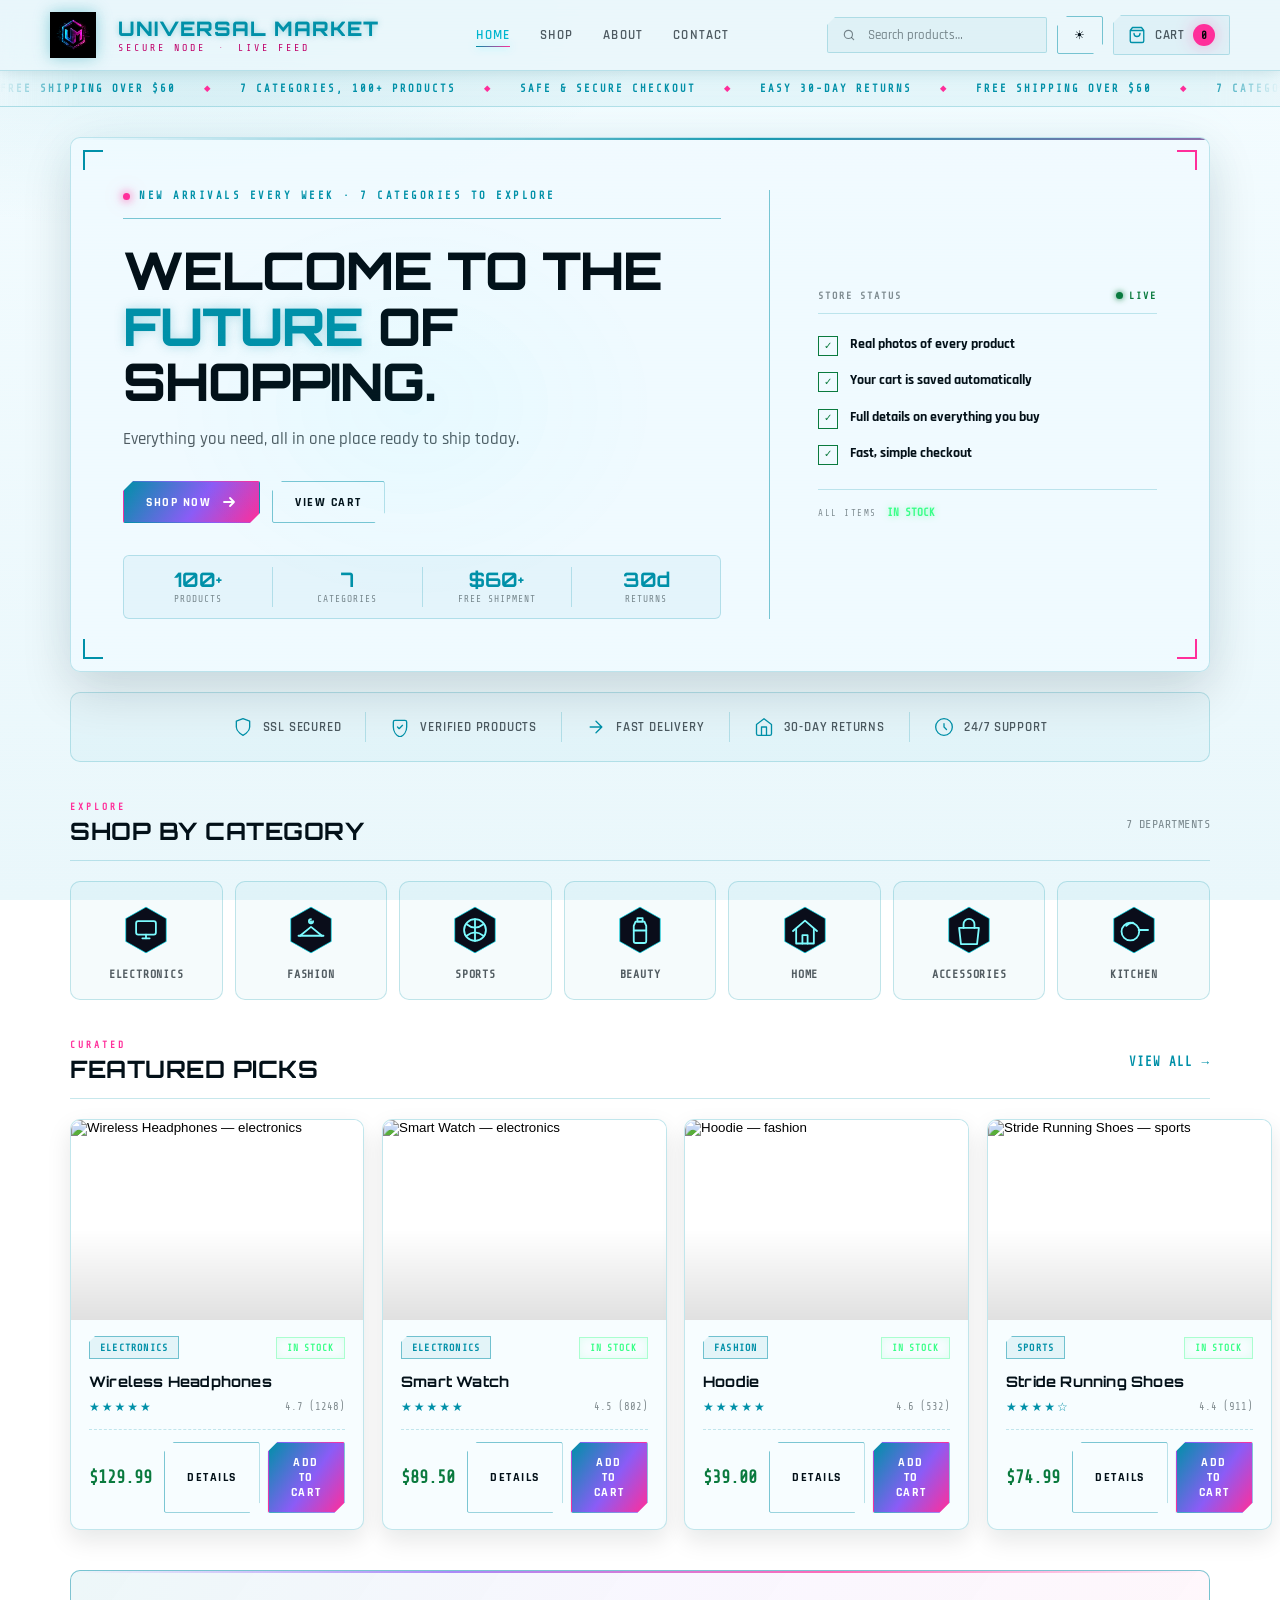
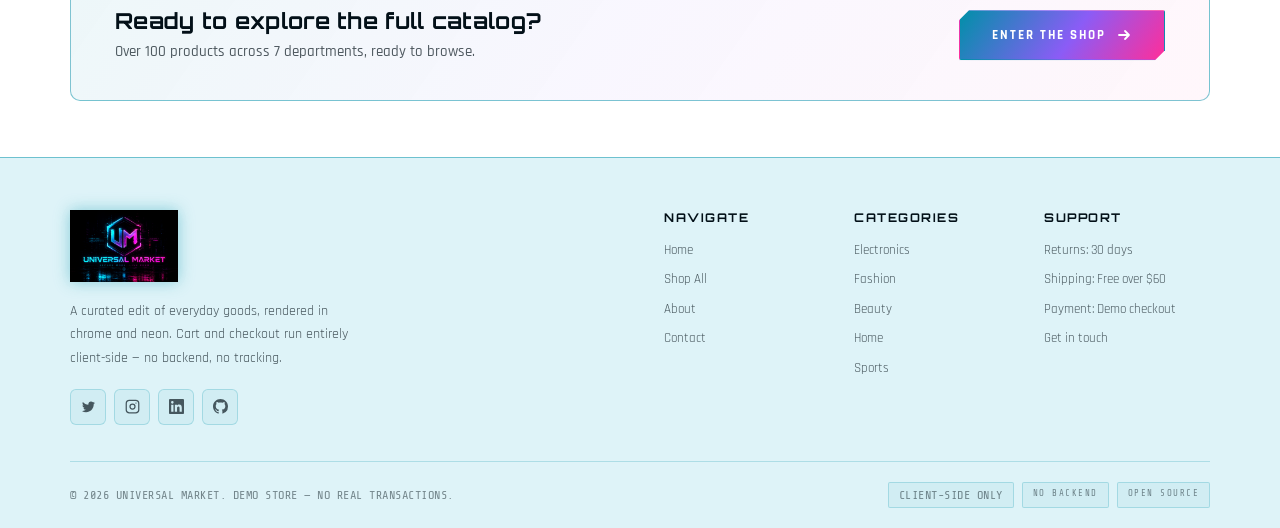
==== commit 6dc7c502: "Fix index.html" ====
--- a/index.html
+++ b/index.html
@@ -3,7 +3,7 @@
 <head>
   <meta charset="utf-8" />
   <meta name="viewport" content="width=device-width, initial-scale=1" />
-  <title>Universal Market — The Grid Store</title>
+  <title>Universal Market — Future of shopping</title>
   <meta name="description" content="A curated drop of electronics, fashion, beauty, home, kitchen, and accessories — scanned, tagged, and ready to ship." />
   <link rel="preconnect" href="https://fonts.googleapis.com" />
   <link rel="preconnect" href="https://fonts.gstatic.com" crossorigin />
@@ -51,8 +51,8 @@
           <div class="um-hero-inner">
             <div class="um-hero-left">
               <span class="um-eyebrow"><i></i> New arrivals every week · 7 categories to explore</span>
-              <h1>Goods from the <em>grid</em>.</h1>
-              <p>Everything you need, all in one place — ready to ship today.</p>
+              <h1>Welcome to the <em>future</em> of shopping.</h1>
+              <p>Everything you need, all in one place ready to ship today.</p>
               <div class="um-hero-cta">
                 <a class="um-btn um-btn-primary" href="shop.html">
                   <span>Shop Now</span>
@@ -75,7 +75,7 @@
                 <div class="um-hstat-divider"></div>
                 <div class="um-hstat">
                   <span class="um-hstat-val">$60<span class="um-hstat-plus">+</span></span>
-                  <span class="um-hstat-lbl">Free ship</span>
+                  <span class="um-hstat-lbl">Free shipment</span>
                 </div>
                 <div class="um-hstat-divider"></div>
                 <div class="um-hstat">
--- a/assets/styles.css
+++ b/assets/styles.css
@@ -997,7 +997,7 @@
   z-index: 1;
   width:100%;
   height:100%;
-  object-fit: contain;
+  object-fit: cover;
   object-position: center;
   transition: transform .5s ease;
 }
@@ -1448,7 +1448,7 @@
 .um-reveal--scale{ transform: scale(.93); }
 .um-reveal--in{
   opacity:1 !important;
-  transform:none !important;
+  transform:none;
 }
 
 /* Stagger siblings — set by JS via --delay custom prop */
@@ -1532,7 +1532,7 @@
 
 /* ============ Card stagger on page load ============ */
 .um-card{
-  animation: zoomIn .45s cubic-bezier(.4,0,.2,1) both;
+  animation: zoomIn .45s cubic-bezier(.4,0,.2,1);
   animation-delay: var(--card-delay, 0ms);
 }
 
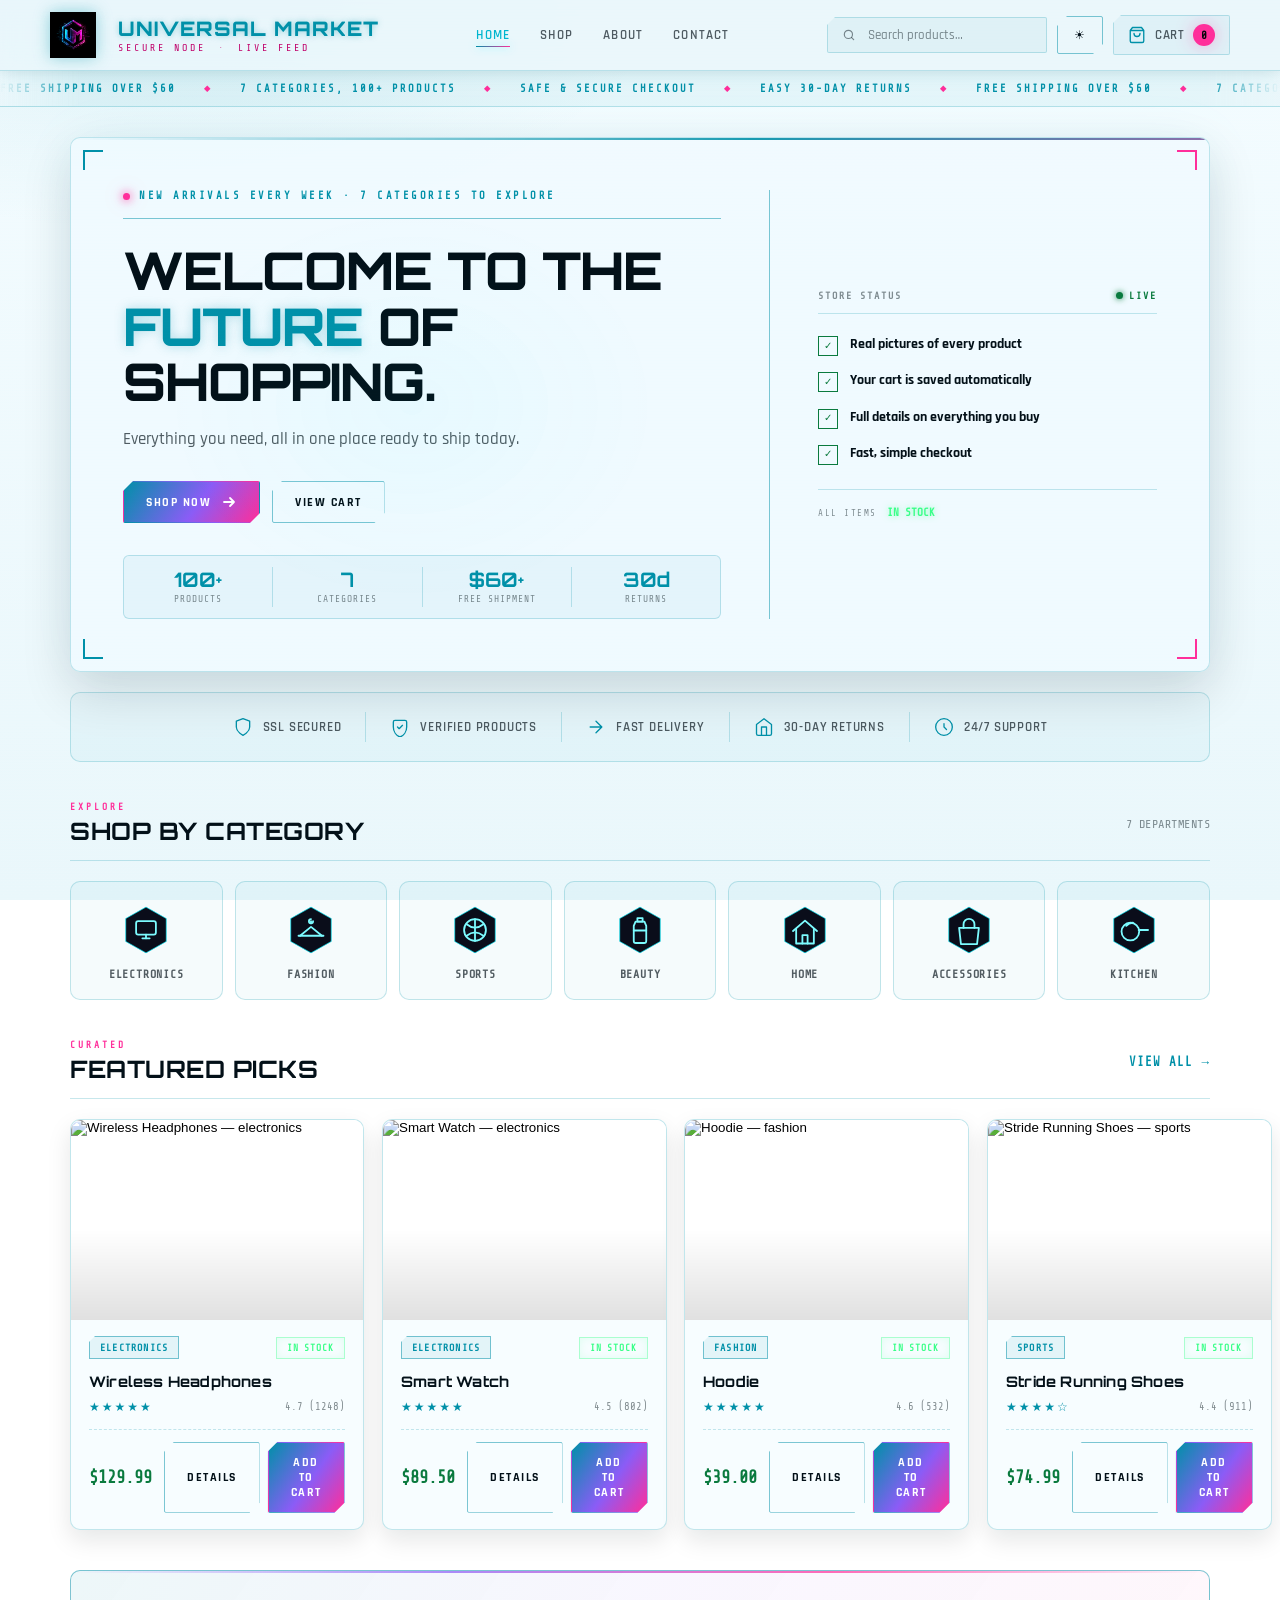
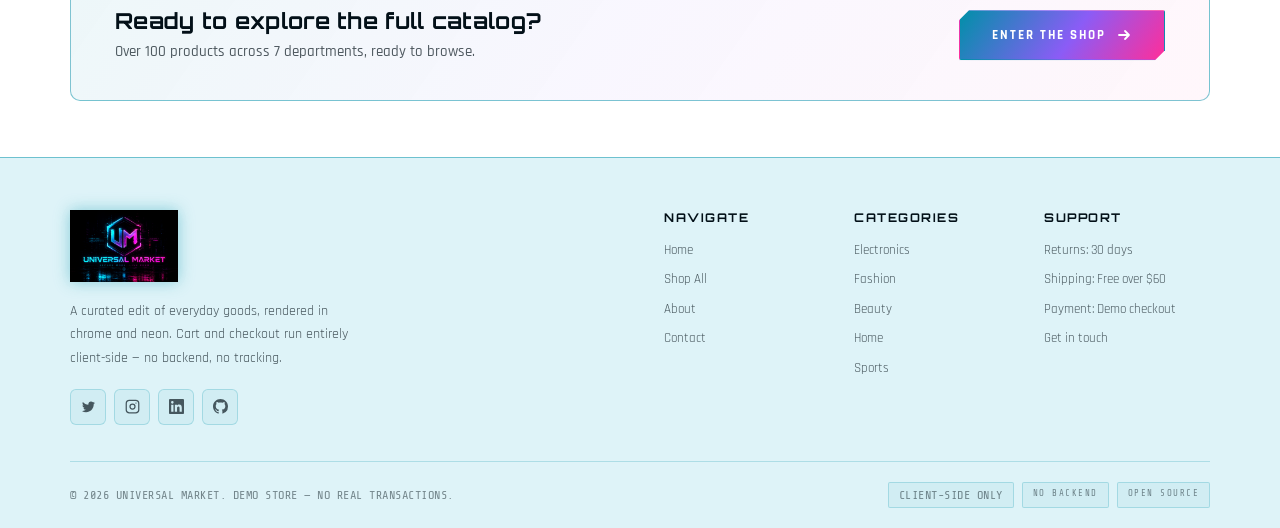
==== commit ae9c232c: "index.html" ====
--- a/index.html
+++ b/index.html
@@ -96,7 +96,7 @@
                   <li>
                     <span class="um-check">✓</span>
                     <div>
-                      <strong>Real photos of every product</strong>
+                      <strong>Real pictures of every product</strong>
                     </div>
                   </li>
                   <li>
@@ -164,7 +164,7 @@
             <span class="um-section-tag">EXPLORE</span>
             <h2>Shop by category</h2>
           </div>
-          <span class="um-subtle">7 departments</span>
+          <span class="um-subtle">7 Departments</span>
         </div>
 
         <section class="um-catrow" id="um-cat-row"></section>
